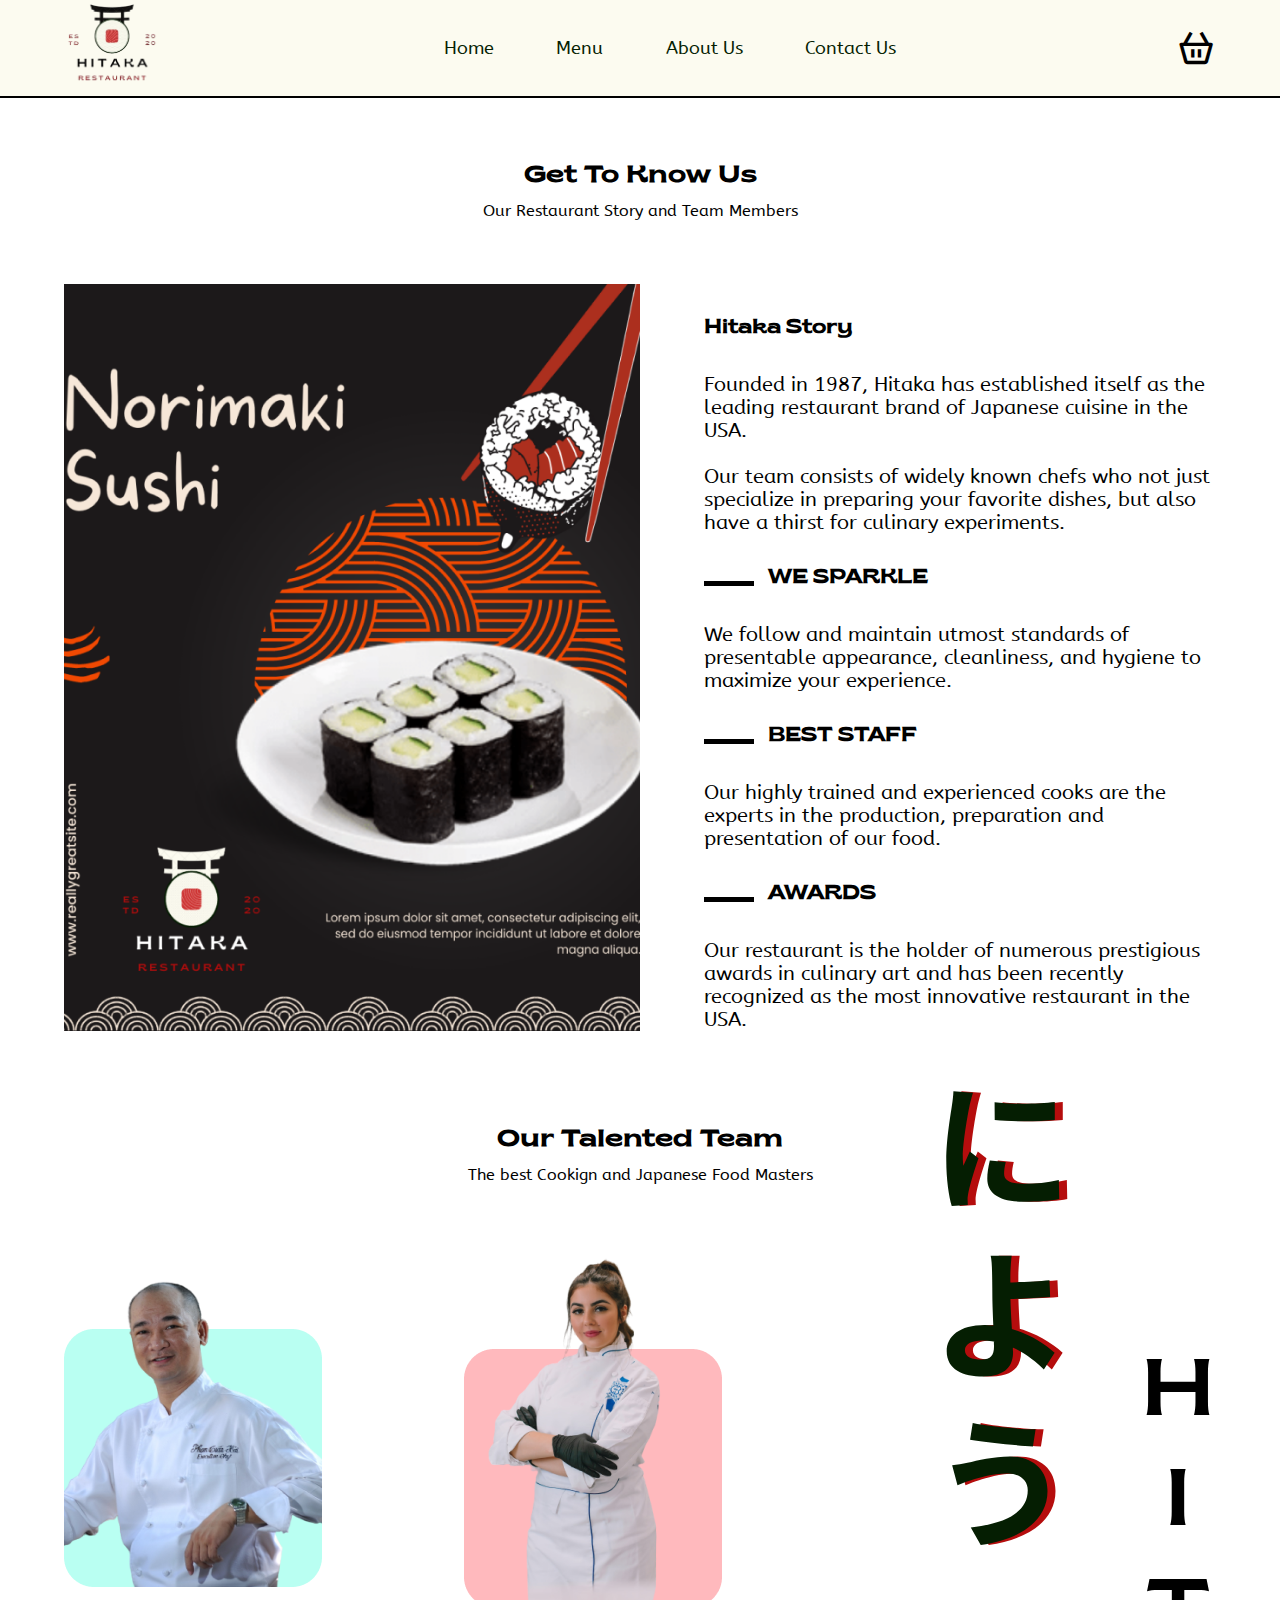
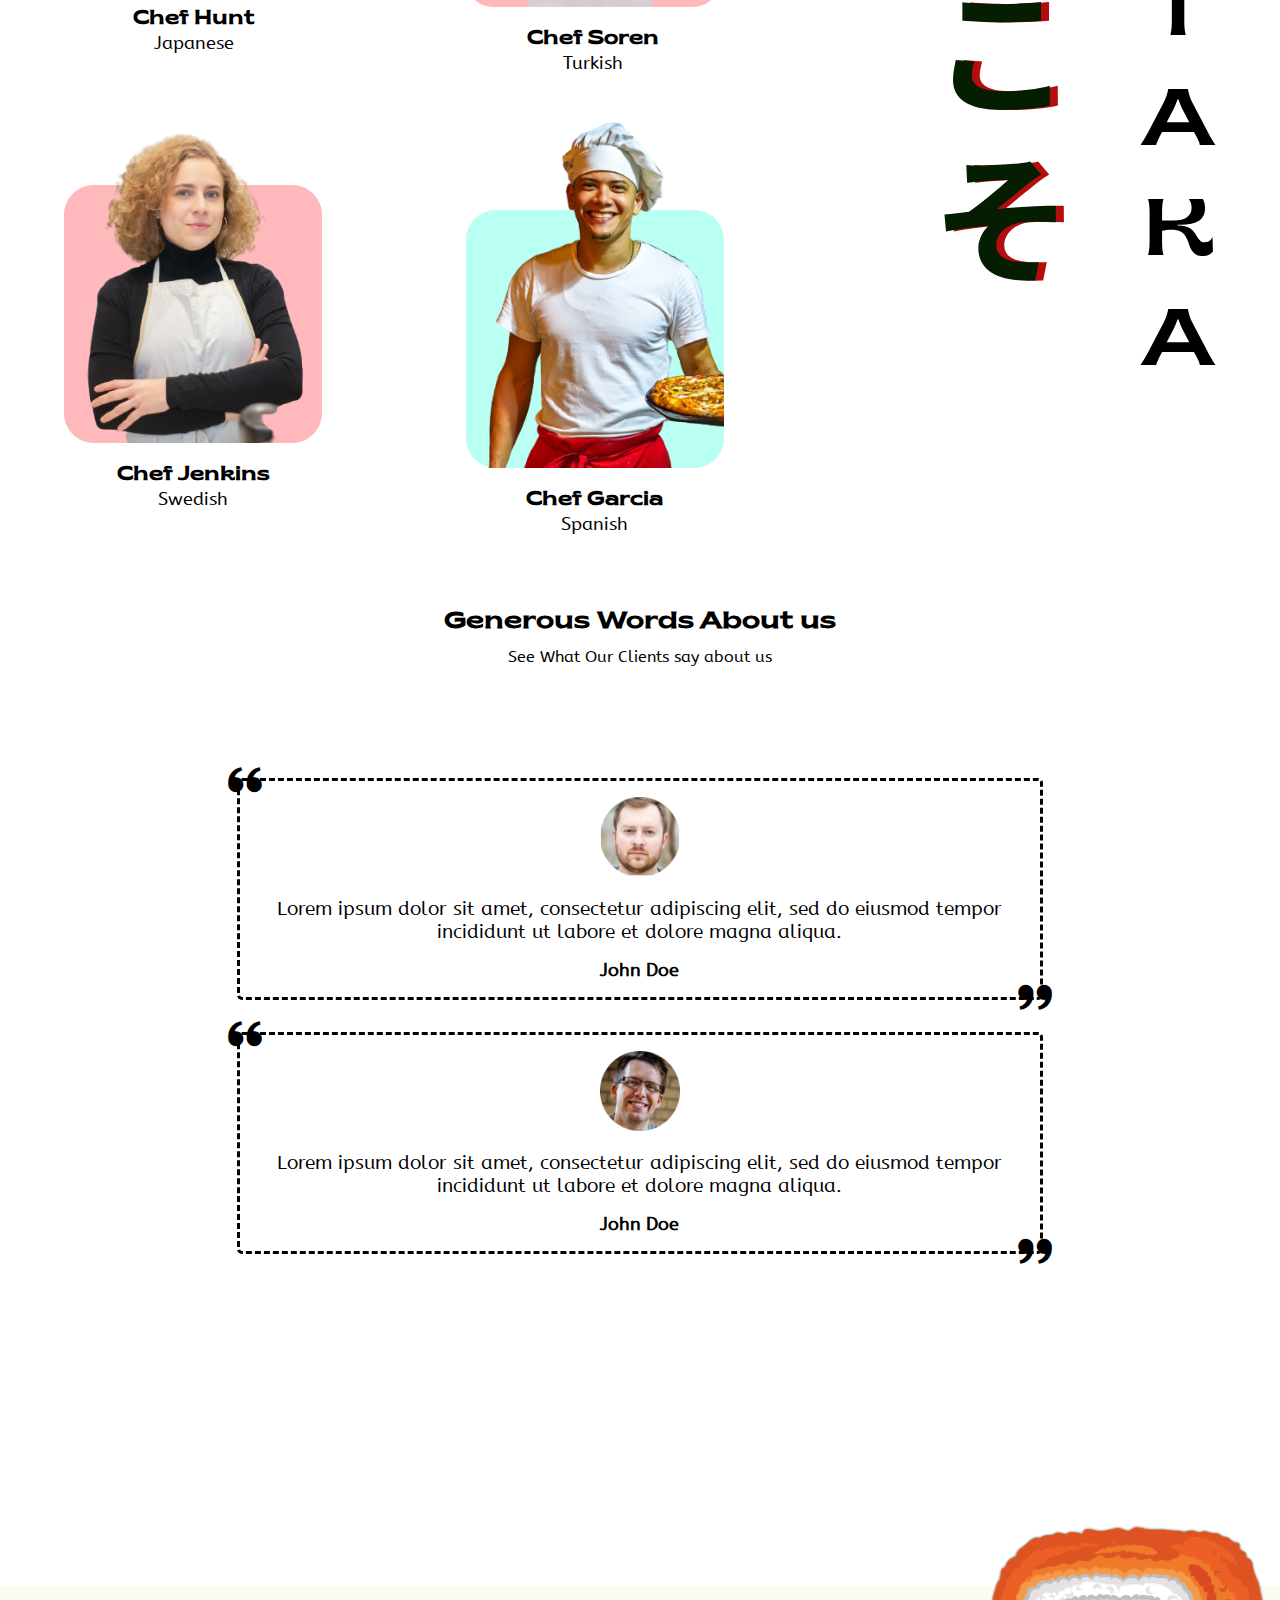
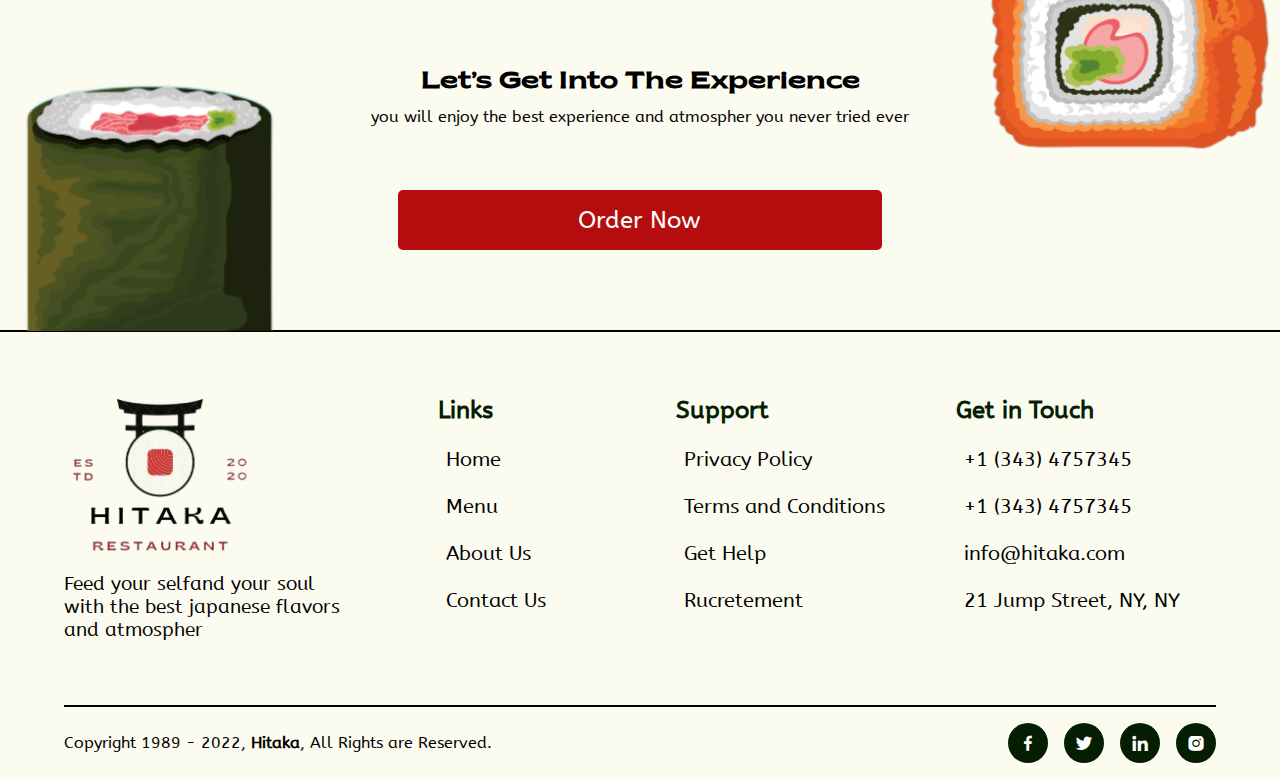
==== about.html @ 0bb07667 "Uploaded Files" ====
<!DOCTYPE html>
<html lang="en">
    <head>
        <meta charset="UTF-8">
        <meta http-equiv="Content-Type" content="text/html; charset=utf-8">
        <meta http-equiv="X-UA-Compatible" content="IE=edge">
        <meta name="viewport" content="width=device-width, initial-scale=1.0">
        <meta name="title" content="Japanese Restaurant">
        <meta name="description" content="Hitaka is an authentic Japanese restaurant located in the heart of the New York City in New York, US. Our food is prepared with the highest standards of quality and freshness, and our chefs are dedicated to bringing out the best of each ingredient by using only the freshest and highest quality of ingredients.">
        <meta name="keywords" content="Japanes restaurant, sushi, sea food, japan, japanese flavors, food, restaurant near me, japan food">
        <meta name="author" content="Mohamed Ossalhe">
        <title>Hitaka ~ About Us</title>
        <!-- Icons -->
        <link href='https://unpkg.com/boxicons@2.1.4/css/boxicons.min.css' rel='stylesheet'>
        <!-- css -->
        <link rel="stylesheet" href="assets/css/style.css">
    </head>
    <body>
        <!-- header -->
        <header>
            <div class="container">
                <div class="header-wrapper">
                    <div class="logo">
                        <a href="index.html" name="Home">
                            <img src="assets/imgs/logo.png" alt="Hitaka Logo" width="100">
                        </a>
                    </div>
                    <div class="header-btns">
                        <div class="menu-burger"><i class="bx bx-menu"></i></div>
                        <div class="cart"><i class="bx bx-basket"></i></div>
                    </div>
                    <nav class="navigation">
                        <div class="close-menu"><i class="bx bx-x"></i></div>
                        <ul class="nav-links">
                            <li class="nav-link"><a href="index.html">home</a></li>
                            <li class="nav-link"><a href="menu.html">menu</a></li>
                            <li class="nav-link"><a href="about.html">about us</a></li>
                            <li class="nav-link"><a href="contact.html">contact us</a></li>
                        </ul>
                    </nav>
                </div>
            </div>
        </header>
        <!-- our story section -->
        <section class="our-story-section">
            <div class="container">
                <div class="our-story-wrapper">
                    <div class="main-heading">
                        <h2>Get To Know Us</h2>
                        <p>Our Restaurant Story and Team Members</p>
                    </div>
                    <div class="story-text">
                        <img src="assets/imgs/about-page-img.png" alt="Hitaka Food Poster" width="100%">
                        <div class="text">
                            <h3>Hitaka Story</h3>
                            <p>Founded in 1987, Hitaka has established itself as the leading restaurant brand of Japanese cuisine in the USA.<br><br>Our team consists of widely known chefs who not just specialize in preparing your favorite dishes, but also have a thirst for culinary experiments.</p>
                            <div>
                                <h3>WE SPARKLE</h3>
                                <p>We follow and maintain utmost standards of presentable appearance, cleanliness, and hygiene to maximize your experience.</p>
                            </div>
                            <div>
                                <h3>BEST STAFF</h3>
                                <p>Our highly trained and experienced cooks are the experts in the production, preparation and presentation of our food.</p>
                            </div>
                            <div>
                                <h3>AWARDS</h3>
                                <p>Our restaurant is the holder of numerous prestigious awards in culinary art and has been recently recognized as the most innovative restaurant in the USA.</p>
                            </div>
                        </div>
                    </div>
                </div>
            </div>
        </section>
        <section class="our-team">
            <div class="container">
                <div class="team-wrapper">
                    <div class="main-heading">
                        <h2>Our Talented Team</h2>
                        <p>The best Cookign and Japanese Food Masters</p>
                    </div>
                    <div class="team-members">
                        <!-- team member -->
                        <div class="team-member">
                            <img src="assets/imgs/chef-1.png" alt="picture of a japanese chef">
                            <h3>Chef Hunt</h3>
                            <p>Japanese</p>
                        </div>
                        <!-- team member -->
                        <div class="team-member">
                            <img src="assets/imgs/chef-2.png" alt="picture of a japanese chef">
                            <h3>Chef Soren</h3>
                            <p>Turkish</p>
                        </div>
                        <!-- team member -->
                        <div class="team-member">
                            <img src="assets/imgs/chef-3.png" alt="picture of a japanese chef">
                            <h3>Chef Jenkins</h3>
                            <p>Swedish</p>
                        </div>
                        <!-- team member -->
                        <div class="team-member">
                            <img src="assets/imgs/chef-4.png" alt="picture of a japanese chef">
                            <h3>Chef Garcia</h3>
                            <p>Spanish</p>
                        </div>
                    </div>
                </div>
            </div>
        </section>
        <!-- testimonials -->
        <section class="testimonials">
            <div class="container">
                <div class="test-wrapper">
                    <div class="main-heading">
                        <h2>Generous Words About us</h2>
                        <p>See What Our Clients say about us</p>
                    </div>
                    <div class="clients-words">
                        <!-- client -->
                        <div class="client">
                            <i class="bx bxs-quote-alt-left"></i>
                            <div>
                                <img src="assets/imgs/client-1.png" alt="Client 1" width="80">
                                <p>Lorem ipsum dolor sit amet, consectetur adipiscing elit, sed do eiusmod tempor incididunt ut labore et dolore magna aliqua.</p>
                            </div>
                            <span>John Doe</span>
                            <i class="bx bxs-quote-alt-right"></i>
                        </div>
                        <!-- client -->
                        <div class="client">
                            <i class="bx bxs-quote-alt-left"></i>
                            <div>
                                <img src="assets/imgs/client-2.png" alt="Client 1" width="80">
                                <p>Lorem ipsum dolor sit amet, consectetur adipiscing elit, sed do eiusmod tempor incididunt ut labore et dolore magna aliqua.</p>
                            </div>
                            <span>John Doe</span>
                            <i class="bx bxs-quote-alt-right"></i>
                        </div>
                    </div>
                </div>
            </div>
        </section>
        <!-- Banner -->
        <div class="banner">
            <div class="container">
                <div class="banner-wrapper">
                    <div class="main-heading">
                        <h2>Let’s Get Into
                            The Experience</h2>
                        <p>you will enjoy the best experience
                            and atmospher you never tried ever</p>
                    </div>
                    <button class="order-now">Order Now</button>
                </div>
            </div>
        </div>
        <!-- footer -->
        <footer class="footer">
            <div class="container">
                <div class="footer-wrapper">
                    <div class="footer-grid">
                        <div class="footer-desc">
                            <img src="assets/imgs/logo.png" alt="Hitaka Logo" width="200">
                            <p>Feed your selfand your soul 
                                with the best japanese flavors
                                and atmospher</p>
                        </div>
                        <!-- links -->
                        <div class="footer-links">
                            <h4>Links</h4>
                            <ul class="links">
                                <li class="link"><a href="index.html">Home</a></li>
                                <li class="link"><a href="menu.html">Menu</a></li>
                                <li class="link"><a href="about.html">About Us</a></li>
                                <li class="link"><a href="contact.html">Contact Us</a></li>
                            </ul>
                        </div>
                        <!-- links -->
                        <div class="footer-links">
                            <h4>Support</h4>
                            <ul class="links">
                                <li class="link"><a href="#">Privacy Policy</a></li>
                                <li class="link"><a href="#">Terms and Conditions</a></li>
                                <li class="link"><a href="#">Get Help</a></li>
                                <li class="link"><a href="#">Rucretement</a></li>
                            </ul>
                        </div>
                        <!-- links -->
                        <div class="footer-links">
                            <h4>Get in Touch</h4>
                            <ul class="links">
                                <li class="link"><a href="#">+1 (343) 4757345</a></li>
                                <li class="link"><a href="#">+1 (343) 4757345</a></li>
                                <li class="link"><a href="#">info@hitaka.com</a></li>
                                <li class="link"><a href="#">21 Jump Street, NY, NY</a></li>
                            </ul>
                        </div>
                    </div>
                    <hr>
                    <div class="cpyright-section">
                        <p>Copyright 1989 - 2022, <strong>Hitaka</strong>, All Rights are Reserved.</p>
                        <div class="social-contact">
                            <ul class="social-links">
                                <li class="social-link"><a href="facebook.com" aria-label="Hitaka Facebook Page Link"><i class="bx bxl-facebook"></i></a></li>
                                <li class="social-link"><a href="twitter.com" aria-label="Hitaka Twitter Page Link"><i class="bx bxl-twitter"></i></a></li>
                                <li class="social-link"><a href="linkdin.com" aria-label="Hitaka Linkedin Page Link"><i class="bx bxl-linkedin"></i></a></li>
                                <li class="social-link"><a href="instagram.com" aria-label="Hitaka Instagram Page Link"><i class="bx bxl-instagram-alt"></i></a></li>
                            </ul>
                        </div>
                    </div>
                </div>
            </div>
        </footer>
        <script src="assets/js/script.js"></script>
    </body>
</html>
---- assets/css/style.css ----
@import '../fonts/fonts.css';
/* Colors */
/* fonts */
* {
  padding: 0;
  margin: 0;
  box-sizing: border-box;
  scroll-behavior: smooth;
}

body {
  font-family: "ABeeZee";
}

section {
  min-height: 100vh;
  height: 100%;
}

ol, ul {
  list-style: none;
}

a {
  text-decoration: none;
}

.container {
  height: 100%;
  width: 90%;
  margin: auto;
}

button {
  width: 70%;
  padding: 1rem 0;
  background-color: #B50D0D;
  border: none;
  border-radius: 5px;
  color: #fff;
  font-size: 1.5rem;
  font-family: "ABeeZee";
  transition: 0.3s;
  cursor: pointer;
}
button:hover {
  background-color: #FCFBF0;
  color: #B50D0D;
  box-shadow: -2px 4px #B50D0D;
  transform: translate(2px, -4px);
  outline: 2px solid #B50D0D;
}

.main-heading {
  margin: 0 0 4rem 0;
  text-align: center;
  color: #000000;
}
.main-heading h2 {
  font-family: "Brice";
  margin-bottom: 0.5rem;
}

.s-h-comp span {
  font-size: 1.2rem;
}
.s-h-comp span, .s-h-comp h2 {
  margin: 0.5rem 0 2rem 0;
  font-family: "Brice";
}
.s-h-comp p {
  margin-bottom: 3rem;
  font-size: 1.2rem;
}

header {
  position: fixed;
  top: 0;
  left: 0;
  width: 100%;
  background-color: #FCFBF0;
  border-bottom: 2px solid #000000;
  z-index: 2;
}
header .header-wrapper {
  display: flex;
  align-items: center;
  justify-content: space-between;
  width: 100%;
  padding: 1rem 0;
}
header .header-wrapper .logo {
  cursor: pointer;
}
header .header-wrapper .header-btns {
  display: flex;
  align-items: center;
  gap: 1rem;
}
header .header-wrapper .header-btns div {
  cursor: pointer;
}
header .header-wrapper .header-btns div i {
  font-size: 40px;
}
header .header-wrapper .navigation {
  display: flex;
  align-items: center;
  justify-content: center;
  position: absolute;
  top: 0;
  left: 0;
  height: 100vh;
  width: 100%;
  background-color: #FCFBF0;
  transform: translateX(100%);
  transition: 0.3s;
}
header .header-wrapper .navigation .close-menu {
  position: absolute;
  top: 5%;
  right: 5%;
  font-size: 40px;
}
header .header-wrapper .navigation ul.nav-links {
  text-align: center;
}
header .header-wrapper .navigation ul.nav-links li {
  margin: 4rem 0;
  font-size: 2rem;
}
header .header-wrapper .navigation ul.nav-links li a {
  padding: 0.5rem 1.5rem;
  color: #051E02;
  text-transform: capitalize;
}

.hero {
  position: relative;
  background: url(../imgs/hero-img.png) no-repeat center center/cover;
}
.hero .hero-content {
  position: relative;
  height: 100vh;
}
.hero .hero-content .hero-wrapper {
  height: 100%;
  display: flex;
  flex-direction: column;
  align-items: center;
  justify-content: center;
  color: #fff;
  text-align: center;
}
.hero .hero-content .hero-wrapper h1 {
  font-family: "Brice";
  font-weight: 500;
  line-height: 2rem;
}
.hero .hero-content .hero-wrapper p {
  padding: 0 3rem;
  margin: 1.5rem 0 3rem 0;
}
.hero .hero-content .scroll-down {
  display: flex;
  align-items: center;
  justify-content: center;
  position: absolute;
  bottom: 0;
  width: 100%;
}
.hero .hero-content .scroll-down a {
  color: #fff;
  font-size: 3rem;
}

.note-about-us .note-about-wrapper {
  display: flex;
  flex-direction: column;
  align-items: center;
  gap: 4rem;
  padding: 5rem 0;
}

.popular-dishes .popular-dishes-wrapper {
  padding: 4rem 0;
}
.popular-dishes .popular-dishes-wrapper .dishes-cards {
  display: flex;
  flex-direction: column;
  align-items: center;
  gap: 2rem;
}
.popular-dishes .popular-dishes-wrapper .dishes-cards .dish-card {
  padding: 2rem 1rem;
  background-color: #FCFBF0;
}
.popular-dishes .popular-dishes-wrapper .dishes-cards .dish-card .dish-wrapper {
  display: flex;
  flex-direction: column;
  align-items: center;
  gap: 2rem;
}
.popular-dishes .popular-dishes-wrapper .dishes-cards .dish-card .dish-wrapper h3 {
  font-family: "Brice";
}
.popular-dishes .popular-dishes-wrapper .dishes-cards .dish-card .dish-wrapper p {
  text-align: center;
  font-size: 1.25rem;
}
.popular-dishes .popular-dishes-wrapper .dishes-cards .dish-card .dish-wrapper .dish-card-btns {
  display: flex;
  align-items: center;
  justify-content: space-between;
  width: 100%;
}
.popular-dishes .popular-dishes-wrapper .dishes-cards .dish-card .dish-wrapper .dish-card-btns .rate {
  display: flex;
  align-items: center;
  justify-content: center;
  gap: 1rem;
}
.popular-dishes .popular-dishes-wrapper .dishes-cards .dish-card .dish-wrapper .dish-card-btns .rate i, .popular-dishes .popular-dishes-wrapper .dishes-cards .dish-card .dish-wrapper .dish-card-btns .rate p {
  font-size: 30px;
}
.popular-dishes .popular-dishes-wrapper .dishes-cards .dish-card .dish-wrapper .dish-card-btns i.bx.bxs-basket {
  font-size: 40px;
  cursor: pointer;
}

.order-info .order-info-wrapper {
  display: flex;
  flex-direction: column;
  align-items: flex-start;
  padding: 4rem 0;
}
.order-info .order-info-wrapper img {
  margin-bottom: 3rem;
}
.order-info .order-info-wrapper .order-info-list {
  margin: 1rem 0;
}
.order-info .order-info-wrapper .order-info-list .order-info-item {
  display: flex;
  align-items: center;
  gap: 1rem;
  margin-bottom: 2rem;
}
.order-info .order-info-wrapper .order-info-list .order-info-item div {
  display: flex;
  align-items: center;
  justify-content: center;
  width: 40px;
  height: 30px;
  margin: 0 1rem 0 0;
  background-color: #FCFBF0;
  color: #051E02;
  font-size: 1rem;
  box-shadow: 3px -3px #B50D0D;
  transform: rotate(45deg);
}
.order-info .order-info-wrapper .order-info-list .order-info-item div p {
  font-family: "Brice";
  transform: rotate(-45deg);
}

.news-letter .news-letter-wrapper {
  padding: 4rem 0;
}
.news-letter .news-letter-wrapper form {
  position: relative;
  display: flex;
  align-items: center;
}
.news-letter .news-letter-wrapper form input[type=email] {
  width: 100%;
  padding: 2rem 1.5rem;
  background-color: #FCFBF0;
  border: none;
  border-radius: 50px;
  box-shadow: 5px 10px 30px rgba(190, 183, 223, 0.36);
  font-size: 1.2rem;
}
.news-letter .news-letter-wrapper form input[type=email]::-moz-placeholder {
  font-size: 1.1rem;
}
.news-letter .news-letter-wrapper form input[type=email]:-ms-input-placeholder {
  font-size: 1.1rem;
}
.news-letter .news-letter-wrapper form input[type=email]::placeholder {
  font-size: 1.1rem;
}
.news-letter .news-letter-wrapper form input[type=email]:focus {
  outline: 1px solid #B50D0D;
}
.news-letter .news-letter-wrapper form input[type=submit] {
  position: absolute;
  top: 0;
  right: 0;
  padding: 2rem 1.5rem;
  background-color: #B50D0D;
  border: none;
  border-radius: 50px;
  color: #fff;
  font-size: 1.1rem;
  transition: 0.3s;
  cursor: pointer;
}
.news-letter .news-letter-wrapper form input[type=submit]:hover {
  background-color: #FCFBF0;
  outline: 1px solid #B50D0D;
  color: #B50D0D;
}

footer {
  border-top: 2px solid #000000;
  background-color: #FCFBF0;
}
footer .footer-wrapper .footer-grid {
  display: grid;
  grid-template-columns: repeat(auto-fit, minmax(200px, 1fr));
  row-gap: 2rem;
  padding: 4rem 0;
}
footer .footer-wrapper .footer-grid .footer-desc p {
  max-width: 100%;
  font-size: 1.2rem;
}
footer .footer-wrapper .footer-grid .footer-links h4 {
  color: #051E02;
  font-size: 1.5rem;
}
footer .footer-wrapper .footer-grid .footer-links .links .link {
  margin: 1.5rem 0;
}
footer .footer-wrapper .footer-grid .footer-links .links .link a {
  padding: 1rem 0.5rem;
  color: #000000;
  font-size: 1.25rem;
}
footer .footer-wrapper hr {
  height: 2px;
  width: 100%;
  background-color: #000000;
  border: none;
}
footer .footer-wrapper .cpyright-section {
  display: flex;
  flex-direction: column;
  align-items: center;
  gap: 1rem;
  padding: 1rem 0;
  text-align: center;
}
footer .footer-wrapper .cpyright-section .social-contact {
  order: -1;
}
footer .footer-wrapper .cpyright-section .social-contact .social-links {
  display: flex;
  align-items: center;
  gap: 2rem;
}
footer .footer-wrapper .cpyright-section .social-contact .social-links li {
  display: flex;
  align-items: center;
  justify-content: center;
  height: 50px;
  width: 50px;
  background-color: #051E02;
  border-radius: 50%;
}
footer .footer-wrapper .cpyright-section .social-contact .social-links li a {
  display: flex;
  align-items: center;
  justify-content: center;
  color: #fff;
  font-size: 30px;
}

.our-story-section .our-story-wrapper {
  height: 100%;
}
.our-story-section .our-story-wrapper .main-heading {
  margin-top: 10rem;
}
.our-story-section .our-story-wrapper .story-text .text h3 {
  font-family: "Brice";
  margin: 2rem 0;
}
.our-story-section .our-story-wrapper .story-text .text p {
  font-size: 1.25rem;
}

.our-team .team-wrapper {
  padding: 4rem 0;
}
.our-team .team-wrapper .team-members .team-member {
  text-align: center;
}
.our-team .team-wrapper .team-members .team-member:not(:last-child) {
  margin-bottom: 2rem;
}
.our-team .team-wrapper .team-members .team-member h3 {
  margin: 1rem 0 0 0;
  font-family: "Brice";
}
.our-team .team-wrapper .team-members .team-member p {
  font-size: 1.15rem;
}

.testimonials .clients-words {
  padding: 3rem 0;
}
.testimonials .clients-words .client {
  position: relative;
  width: 100%;
  padding: 1rem 0.5rem;
  border: 3px dashed #000000;
  border-radius: 5px;
  text-align: center;
}
.testimonials .clients-words .client:not(:last-child) {
  margin-bottom: 2rem;
}
.testimonials .clients-words .client .bxs-quote-alt-left {
  position: absolute;
  top: -20px;
  left: -15px;
  font-size: 40px;
}
.testimonials .clients-words .client .bxs-quote-alt-right {
  position: absolute;
  bottom: -20px;
  right: -15px;
  font-size: 40px;
}
.testimonials .clients-words .client p {
  margin: 1rem 0;
  font-size: 1.2rem;
}
.testimonials .clients-words .client span {
  font-size: 1.15rem;
  font-weight: bold;
}

.banner {
  background-color: #FCFBF0;
}
.banner .banner-wrapper {
  padding: 4rem 0;
  text-align: center;
}

.contact-info-form .contact-wrapper {
  margin-top: 10rem;
}
.contact-info-form .contact-wrapper .contact-info {
  padding: 0 0 4rem 0;
  border-bottom: 3px solid #000000;
}
.contact-info-form .contact-wrapper .contact-info .infos div {
  display: flex;
  align-items: center;
  gap: 2rem;
}
.contact-info-form .contact-wrapper .contact-info .infos div:not(:last-of-type) {
  margin: 0 0 2rem 0;
}
.contact-info-form .contact-wrapper .contact-info .infos div i {
  font-size: 40px;
}
.contact-info-form .contact-wrapper .contact-info .infos div p {
  font-size: 1.25rem;
}
.contact-info-form .contact-wrapper .contact-form {
  padding-top: 4rem;
}
.contact-info-form .contact-wrapper .contact-form form input, .contact-info-form .contact-wrapper .contact-form form textarea, .contact-info-form .contact-wrapper .contact-form form button {
  width: 100%;
}
.contact-info-form .contact-wrapper .contact-form form input[type=text], .contact-info-form .contact-wrapper .contact-form form input[type=email], .contact-info-form .contact-wrapper .contact-form form textarea {
  padding: 1rem;
  margin-bottom: 2rem;
  border: none;
  border-bottom: 3px solid #000000;
  font-size: 1.25rem;
  transition: 0.3s;
}
.contact-info-form .contact-wrapper .contact-form form input[type=text]:focus, .contact-info-form .contact-wrapper .contact-form form input[type=email]:focus, .contact-info-form .contact-wrapper .contact-form form textarea:focus {
  border-bottom-color: #B50D0D;
  outline: none;
}

.our-places-section .our-places-wrapper {
  padding: 4rem 0;
}
.our-places-section .our-places-wrapper .places {
  display: grid;
  grid-template-columns: repeat(auto-fit, minmax(200px, auto));
  justify-items: center;
  gap: 3rem;
  text-align: center;
}
.our-places-section .our-places-wrapper .places div > h3 {
  margin-bottom: 1rem;
  font-size: 1.5rem;
  font-weight: 500;
}
.our-places-section .our-places-wrapper .places div > p:not(:last-of-type) {
  margin-bottom: 0.75rem;
}

.menu-hero {
  background: url(../imgs/menu-1.png) no-repeat center center/cover !important;
}
.menu-hero .hero-content .hero-wrapper {
  gap: 4rem;
}

.filters .filters-wrapper {
  display: flex;
  align-items: center;
  justify-content: space-between;
  width: 100%;
  margin: 4rem 0;
  background-color: #FCFBF0;
  border-radius: 30px;
  box-shadow: 0 10px 30px rgba(166, 173, 240, 0.2392156863);
  overflow: scroll;
}
.filters .filters-wrapper .filter {
  display: flex;
  align-items: center;
  justify-content: center;
  height: 50px;
  min-width: 100px;
  padding: 0 5px;
  background-color: transparent;
  border-radius: 30px;
  color: #051E02;
  text-align: center;
  transition: 0.3s;
  cursor: pointer;
}
.filters .filters-wrapper .filter:hover {
  background-color: #051E02;
  color: #fff;
}
.filters .filters-wrapper .filter.active {
  background-color: #051E02;
  color: #fff;
}

.menu-meals .menu-meals-wrapper {
  display: grid;
  grid-template-columns: repeat(auto-fit, minmax(300px, auto));
  align-items: center;
  justify-content: space-evenly;
  justify-items: center;
  gap: 3rem;
  margin-bottom: 5rem;
}
.menu-meals .menu-meals-wrapper .meal {
  border-radius: 5px;
  text-align: center;
  transition: 0.3s;
}
.menu-meals .menu-meals-wrapper .meal h2 {
  padding: 1rem 0;
  background-color: #B50D0D;
  border-radius: 5px;
  color: #fff;
}
.menu-meals .menu-meals-wrapper .meal .card-content {
  margin: 0 0.5rem;
  padding: 1rem 1.5rem 2rem;
  background-color: #FCFBF0;
}
.menu-meals .menu-meals-wrapper .meal .card-content img {
  margin: 2rem 0;
}
.menu-meals .menu-meals-wrapper .meal .card-content .text {
  margin: 0 0 2rem;
}
.menu-meals .menu-meals-wrapper .meal .card-content .text h3 {
  font-size: 1.75rem;
  margin: 0 0 2rem;
}
.menu-meals .menu-meals-wrapper .meal .card-content .text P {
  color: #B50D0D;
  font-size: 1.5rem;
}
.menu-meals .menu-meals-wrapper .meal .card-content .btns {
  display: flex;
  align-items: center;
  justify-content: space-between;
}
.menu-meals .menu-meals-wrapper .meal .card-content .btns div {
  display: flex;
  align-items: center;
  gap: 1rem;
  font-size: 1.5rem;
}
.menu-meals .menu-meals-wrapper .meal .card-content .btns .add-to-cart {
  font-size: 40px;
  cursor: pointer;
}

@media screen and (min-width: 992px) {
  header .header-wrapper {
    padding: 0.2rem 0;
  }
  header .header-wrapper .header-btns {
    order: 3;
  }
  header .header-wrapper .header-btns div.menu-burger {
    display: none;
  }
  header .header-wrapper .navigation {
    display: block;
    position: unset;
    height: 100%;
    width: 50%;
    background-color: transparent;
    transform: translateX(0);
  }
  header .header-wrapper .navigation .close-menu {
    display: none;
  }
  header .header-wrapper .navigation ul.nav-links {
    display: flex;
    align-items: center;
    justify-content: space-evenly;
    text-align: center;
  }
  header .header-wrapper .navigation ul.nav-links li {
    margin: 0;
    font-size: 1.15rem;
  }
  header .header-wrapper .navigation ul.nav-links li a {
    padding: 0;
    color: #051E02;
    text-transform: capitalize;
  }
  .hero {
    position: relative;
    background: url(../imgs/hero-img.png) no-repeat center center/cover;
  }
  .hero .hero-content {
    height: 100vh;
  }
  .hero .hero-content .hero-wrapper {
    align-items: flex-start;
    width: 70%;
    text-align: left;
  }
  .hero .hero-content .hero-wrapper h1 {
    font-size: 2.5rem;
    font-weight: 500;
    font-family: "Brice";
    line-height: 3.5rem;
  }
  .hero .hero-content .hero-wrapper p {
    padding: 0 10rem 0 0;
    font-size: 1.25rem;
  }
  .note-about-us .note-about-wrapper {
    flex-direction: row;
  }
  .note-about-us .note-about-wrapper div {
    width: 50%;
  }
  .popular-dishes .popular-dishes-wrapper {
    padding: 4rem 0;
  }
  .popular-dishes .popular-dishes-wrapper .main-heading {
    margin: 0 0 4rem 0;
    text-align: center;
  }
  .popular-dishes .popular-dishes-wrapper .main-heading h2 {
    font-family: "Brice";
    margin-bottom: 0.5rem;
  }
  .popular-dishes .popular-dishes-wrapper .dishes-cards {
    flex-direction: row;
  }
  .order-info .order-info-wrapper {
    flex-direction: row;
    align-items: center;
  }
  .order-info .order-info-wrapper img {
    order: 2;
    width: 50%;
    margin-bottom: 0;
    border-radius: 5px;
  }
  .order-info .order-info-wrapper .order-text {
    width: 50%;
  }
  .order-info .order-info-wrapper .order-text .order-info-list {
    margin: 3rem 0;
  }
  .news-letter .news-letter-wrapper {
    background: url(../imgs/news-letter-img.png) no-repeat center right/contain;
    padding: 4rem 0;
  }
  .news-letter .news-letter-wrapper form input[type=email] {
    width: 70%;
    padding: 1.5rem 1.5rem;
  }
  .news-letter .news-letter-wrapper form input[type=submit] {
    position: absolute;
    top: 0%;
    right: 30%;
    padding: 1.5rem 2rem;
  }
  footer .footer-wrapper .footer-grid {
    justify-items: center;
  }
  footer .footer-wrapper .cpyright-section {
    flex-direction: row;
    justify-content: space-between;
  }
  footer .footer-wrapper .cpyright-section .social-contact {
    order: 1;
  }
  footer .footer-wrapper .cpyright-section .social-contact .social-links {
    display: flex;
    gap: 1rem;
  }
  footer .footer-wrapper .cpyright-section .social-contact .social-links li {
    height: 40px;
    width: 40px;
  }
  footer .footer-wrapper .cpyright-section .social-contact .social-links li a {
    font-size: 20px;
  }
  .our-story-section .our-story-wrapper {
    height: 100%;
  }
  .our-story-section .our-story-wrapper .main-heading {
    margin-top: 10rem;
  }
  .our-story-section .our-story-wrapper .story-text {
    display: flex;
    gap: 4rem;
  }
  .our-story-section .our-story-wrapper .story-text img {
    width: 50%;
  }
  .our-story-section .our-story-wrapper .story-text .text {
    width: 50%;
  }
  .our-story-section .our-story-wrapper .story-text .text div > h3 {
    position: relative;
    padding: 0 0 0 4rem;
  }
  .our-story-section .our-story-wrapper .story-text .text div > h3::before {
    content: "";
    position: absolute;
    top: 15px;
    left: 0;
    height: 5px;
    width: 50px;
    background-color: #000000;
  }
  .our-team .team-wrapper {
    position: relative;
    padding: 4rem 0;
  }
  .our-team .team-wrapper::after {
    content: url(../imgs/about-svg.svg);
    position: absolute;
    top: 0;
    right: 0;
    z-index: -1;
  }
  .our-team .team-wrapper .team-members {
    display: grid;
    grid-template-columns: repeat(auto-fill, minmax(200px, 400px));
    align-items: center;
    justify-items: start;
    z-index: 2;
  }
  .our-team .team-wrapper .team-members .team-member {
    text-align: center;
  }
  .our-team .team-wrapper .team-members .team-member:not(:last-child) {
    margin-bottom: 2rem;
  }
  .our-team .team-wrapper .team-members .team-member h3 {
    margin: 1rem 0 0 0;
    font-family: "Brice";
  }
  .our-team .team-wrapper .team-members .team-member p {
    font-size: 1.15rem;
  }
  .testimonials {
    margin: 0 0 5rem 0;
  }
  .testimonials .clients-words {
    padding: 3rem 0;
  }
  .testimonials .clients-words .client {
    position: relative;
    width: 70%;
    margin: auto;
    padding: 1rem 0.5rem;
    border: 3px dashed #000000;
    border-radius: 5px;
    text-align: center;
  }
  .testimonials .clients-words .client:not(:last-child) {
    margin-bottom: 2rem;
  }
  .testimonials .clients-words .client .bxs-quote-alt-left {
    position: absolute;
    top: -20px;
    left: -15px;
    font-size: 40px;
  }
  .testimonials .clients-words .client .bxs-quote-alt-right {
    position: absolute;
    bottom: -20px;
    right: -15px;
    font-size: 40px;
  }
  .testimonials .clients-words .client p {
    margin: 1rem 0;
    font-size: 1.2rem;
  }
  .testimonials .clients-words .client span {
    font-size: 1.15rem;
    font-weight: bold;
  }
  .banner {
    position: relative;
    margin-top: 3rem;
    background-color: #FCFBF0;
  }
  .banner .banner-wrapper {
    width: 60%;
    padding: 5rem 0;
    margin: auto;
    text-align: center;
  }
  .banner::after {
    content: url(../imgs/banner-img-1.svg);
    position: absolute;
    top: -5rem;
    right: 0;
  }
  .banner::before {
    content: url(../imgs/banner-img-2.svg);
    position: absolute;
    bottom: -0.3rem;
    left: 0;
  }
  .contact-info-form .contact-wrapper {
    display: grid;
    grid-template-columns: repeat(auto-fit, minmax(200px, auto));
    gap: 2rem;
    align-items: start;
  }
  .contact-info-form .contact-wrapper .contact-info {
    padding: 0 4rem 0 0;
    border-right: 3px solid #000000;
    border-bottom: none;
  }
  .contact-info-form .contact-wrapper .contact-info .infos {
    margin-top: 5rem;
  }
  .contact-info-form .contact-wrapper .contact-info .infos div {
    gap: 3rem;
  }
  .contact-info-form .contact-wrapper .contact-form {
    padding-top: 0;
  }
  .our-places-section .our-places-wrapper {
    padding: 0;
  }
  .our-places-section .our-places-wrapper .places {
    justify-items: start;
    text-align: left;
    justify-content: space-between;
    margin: 4rem 0;
  }
  .filters .filters-wrapper {
    overflow: scroll;
  }
  .filters .filters-wrapper::-webkit-scrollbar {
    display: none;
  }
  .filters .filters-wrapper .filter {
    min-width: 100px;
  }
}/*# sourceMappingURL=style.css.map */
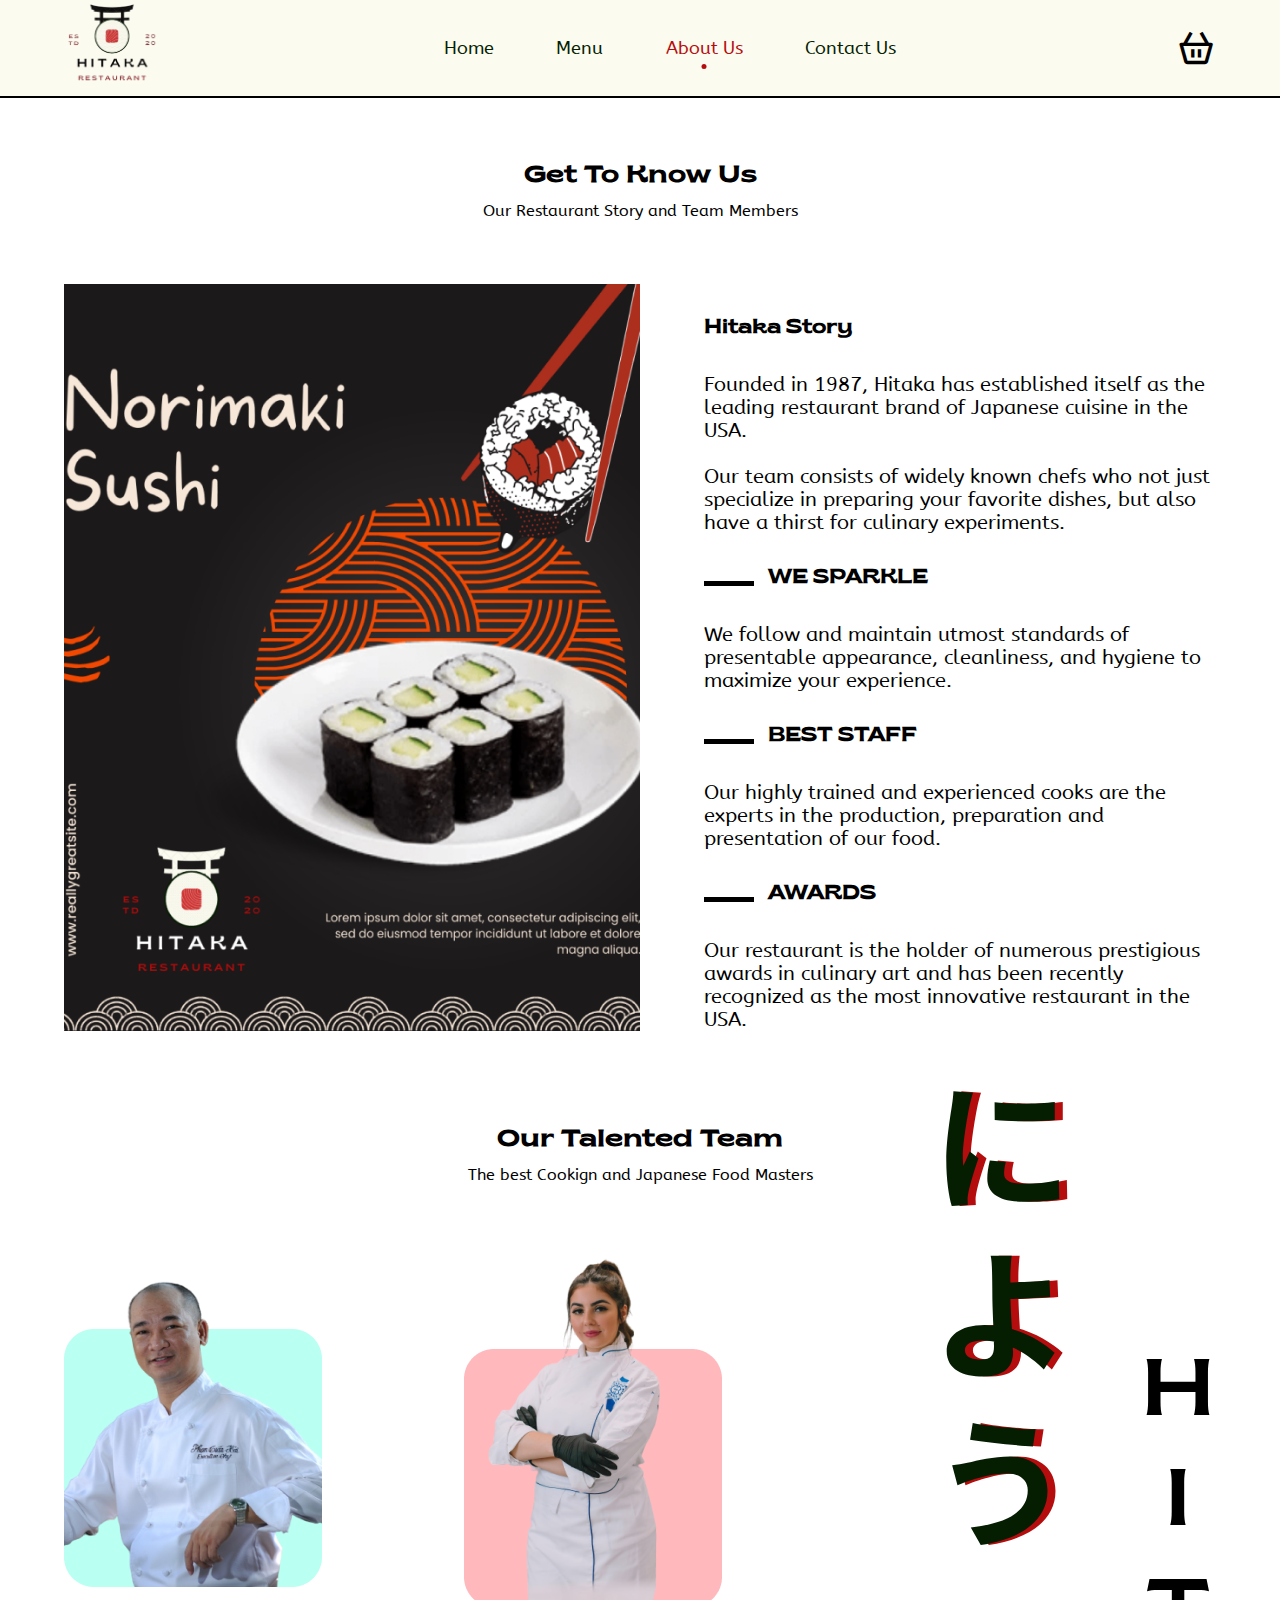
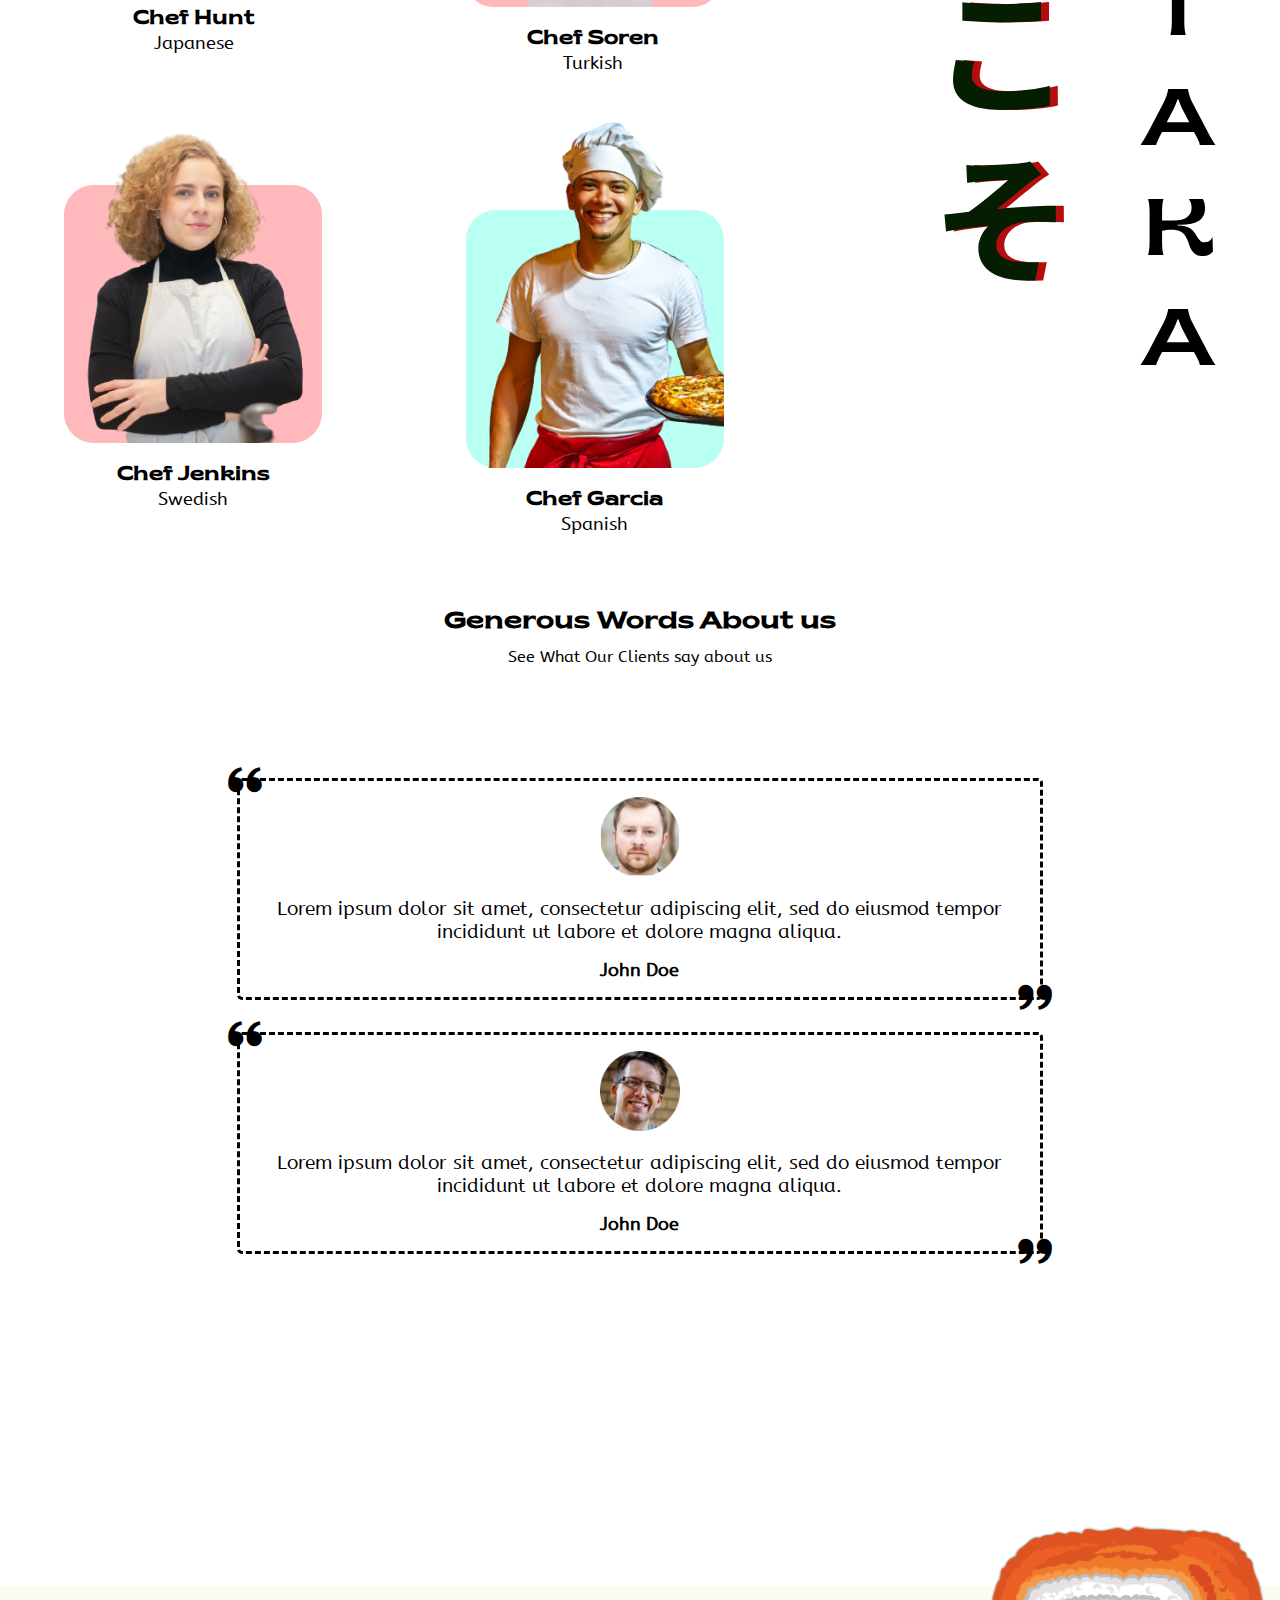
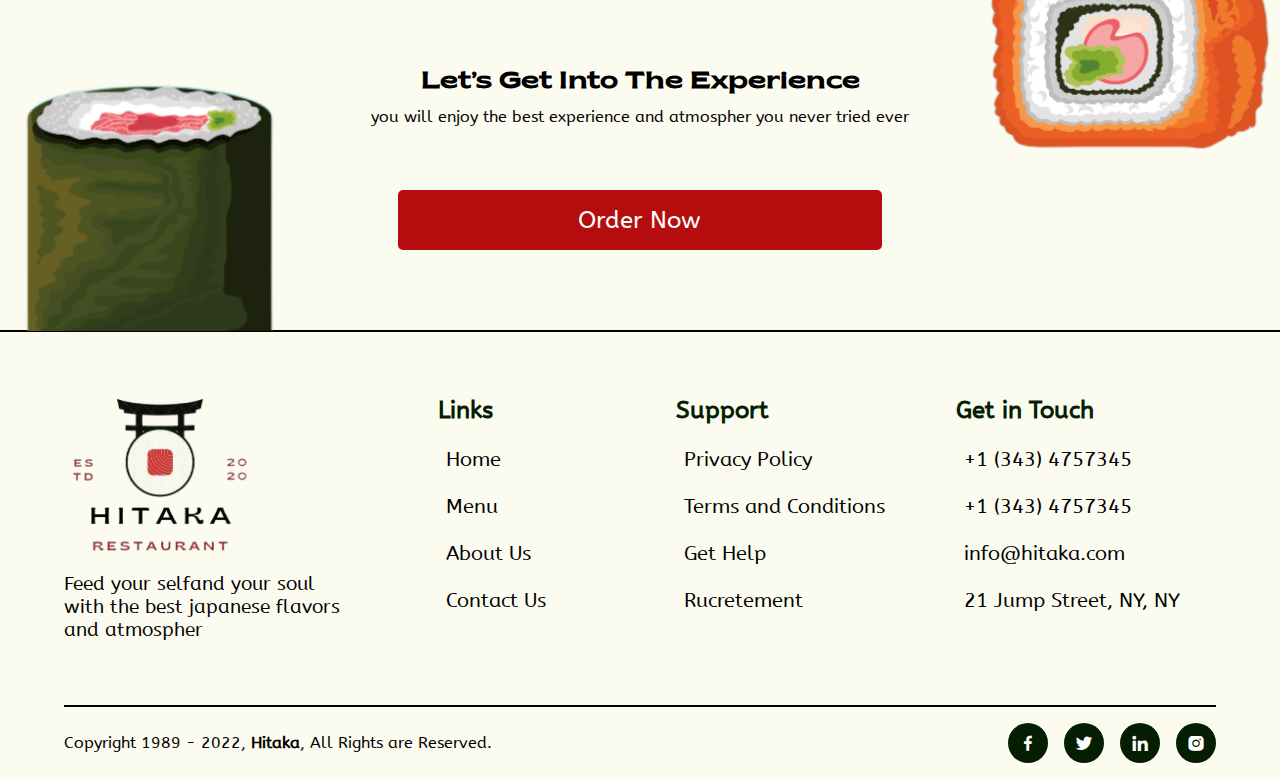
==== commit 5406841a: "Upload Changes" ====
--- a/about.html
+++ b/about.html
@@ -34,7 +34,7 @@
                         <ul class="nav-links">
                             <li class="nav-link"><a href="index.html">home</a></li>
                             <li class="nav-link"><a href="menu.html">menu</a></li>
-                            <li class="nav-link"><a href="about.html">about us</a></li>
+                            <li class="nav-link"><a href="about.html" class="active">about us</a></li>
                             <li class="nav-link"><a href="contact.html">contact us</a></li>
                         </ul>
                     </nav>
--- a/assets/css/style.css
+++ b/assets/css/style.css
@@ -130,9 +130,46 @@
   font-size: 2rem;
 }
 header .header-wrapper .navigation ul.nav-links li a {
+  position: relative;
   padding: 0.5rem 1.5rem;
   color: #051E02;
   text-transform: capitalize;
+}
+header .header-wrapper .navigation ul.nav-links li a::before {
+  content: "";
+  position: absolute;
+  bottom: -10px;
+  left: 0;
+  height: 4px;
+  width: 50%;
+  background-color: #B50D0D;
+  border-radius: 22px;
+  transform: scaleX(0);
+  transform-origin: right;
+  transition: transform 0.3s;
+}
+header .header-wrapper .navigation ul.nav-links li a:hover {
+  color: #B50D0D;
+}
+header .header-wrapper .navigation ul.nav-links li a:hover::before {
+  transform: scaleX(1);
+  transform-origin: left;
+}
+header .header-wrapper .navigation ul.nav-links li a.active {
+  color: #B50D0D;
+}
+header .header-wrapper .navigation ul.nav-links li a.active::before {
+  content: "";
+  position: absolute;
+  bottom: -10px;
+  left: 50%;
+  height: 5px;
+  width: 5px;
+  background-color: #B50D0D;
+  border-radius: 22px;
+  transform: scaleX(1) translateX(-50%);
+  transform-origin: right;
+  transition: transform 0.3s;
 }
 
 .hero {
@@ -494,12 +531,17 @@
 .our-places-section .our-places-wrapper {
   padding: 4rem 0;
 }
+.our-places-section .our-places-wrapper .map iframe {
+  border-radius: 5px;
+  filter: grayscale(1);
+}
 .our-places-section .our-places-wrapper .places {
   display: grid;
   grid-template-columns: repeat(auto-fit, minmax(200px, auto));
   justify-items: center;
   gap: 3rem;
   text-align: center;
+  margin: 4rem 0;
 }
 .our-places-section .our-places-wrapper .places div > h3 {
   margin-bottom: 1rem;
@@ -883,7 +925,6 @@
     justify-items: start;
     text-align: left;
     justify-content: space-between;
-    margin: 4rem 0;
   }
   .filters .filters-wrapper {
     overflow: scroll;
